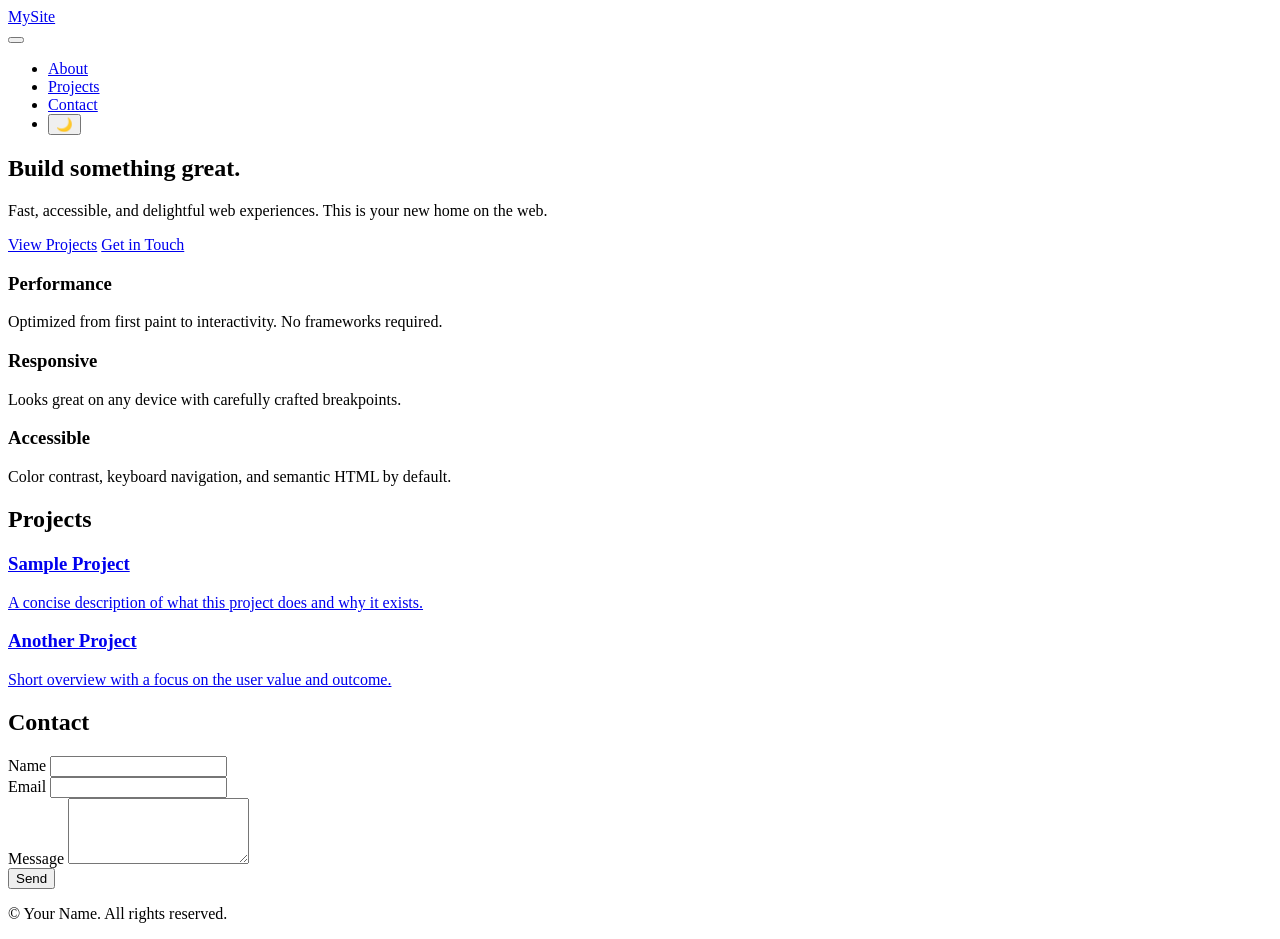
==== website/index.html @ d0b0296b "Checkpoint before follow-up message Co-authored-by: bagodiaishwarya876 <bagodiaishwarya876@gmail.com" ====
<!DOCTYPE html>
<html lang="en">
<head>
    <meta charset="utf-8">
    <meta name="viewport" content="width=device-width, initial-scale=1">
    <title>My Website</title>
    <meta name="description" content="A simple, fast, and modern personal website.">
    <link rel="icon" href="/favicon.ico">
    <link rel="preconnect" href="https://fonts.googleapis.com">
    <link rel="preconnect" href="https://fonts.gstatic.com" crossorigin>
    <link href="https://fonts.googleapis.com/css2?family=Inter:wght@300;400;500;600;700;800&display=swap" rel="stylesheet">
    <link rel="stylesheet" href="/website/assets/css/styles.css">
    <script defer src="/website/assets/js/main.js"></script>
    <meta name="color-scheme" content="light dark">
    <meta name="theme-color" content="#0ea5e9">
    <meta name="apple-mobile-web-app-status-bar-style" content="black-translucent">
    <meta name="apple-mobile-web-app-capable" content="yes">
</head>
<body>
    <header class="site-header">
        <div class="container">
            <a class="logo" href="#">MySite</a>
            <nav class="nav" id="primary-nav" aria-label="Main">
                <button class="nav-toggle" id="nav-toggle" aria-expanded="false" aria-controls="nav-menu" aria-label="Open menu">
                    <span class="bar"></span>
                    <span class="bar"></span>
                    <span class="bar"></span>
                </button>
                <ul class="nav-menu" id="nav-menu">
                    <li><a href="#about">About</a></li>
                    <li><a href="#projects">Projects</a></li>
                    <li><a href="#contact">Contact</a></li>
                    <li>
                        <button class="theme-toggle" id="theme-toggle" aria-label="Toggle theme">
                            <span class="icon">🌙</span>
                        </button>
                    </li>
                </ul>
            </nav>
        </div>
    </header>

    <main>
        <section class="hero" id="home">
            <div class="container">
                <h1>Build something great.</h1>
                <p class="lead">Fast, accessible, and delightful web experiences. This is your new home on the web.</p>
                <div class="cta">
                    <a class="btn btn-primary" href="#projects">View Projects</a>
                    <a class="btn" href="#contact">Get in Touch</a>
                </div>
            </div>
            <div class="gradients" aria-hidden="true"></div>
        </section>

        <section class="features" id="about">
            <div class="container grid">
                <article class="card">
                    <h3>Performance</h3>
                    <p>Optimized from first paint to interactivity. No frameworks required.</p>
                </article>
                <article class="card">
                    <h3>Responsive</h3>
                    <p>Looks great on any device with carefully crafted breakpoints.</p>
                </article>
                <article class="card">
                    <h3>Accessible</h3>
                    <p>Color contrast, keyboard navigation, and semantic HTML by default.</p>
                </article>
            </div>
        </section>

        <section class="projects" id="projects">
            <div class="container">
                <h2>Projects</h2>
                <div class="project-grid">
                    <a class="project" href="#" aria-label="Sample Project">
                        <div class="project-thumb" role="img" aria-label="Project thumbnail"></div>
                        <div class="project-meta">
                            <h3>Sample Project</h3>
                            <p>A concise description of what this project does and why it exists.</p>
                        </div>
                    </a>
                    <a class="project" href="#" aria-label="Another Project">
                        <div class="project-thumb" role="img" aria-label="Project thumbnail"></div>
                        <div class="project-meta">
                            <h3>Another Project</h3>
                            <p>Short overview with a focus on the user value and outcome.</p>
                        </div>
                    </a>
                </div>
            </div>
        </section>

        <section class="contact" id="contact">
            <div class="container">
                <h2>Contact</h2>
                <form class="contact-form" name="contact" autocomplete="on" netlify>
                    <div class="form-row">
                        <label for="name">Name</label>
                        <input id="name" name="name" type="text" required>
                    </div>
                    <div class="form-row">
                        <label for="email">Email</label>
                        <input id="email" name="email" type="email" required>
                    </div>
                    <div class="form-row">
                        <label for="message">Message</label>
                        <textarea id="message" name="message" rows="4" required></textarea>
                    </div>
                    <div class="form-actions">
                        <button class="btn btn-primary" type="submit">Send</button>
                    </div>
                </form>
            </div>
        </section>
    </main>

    <footer class="site-footer">
        <div class="container">
            <p>© <span id="year"></span> Your Name. All rights reserved.</p>
        </div>
    </footer>
</body>
</html>
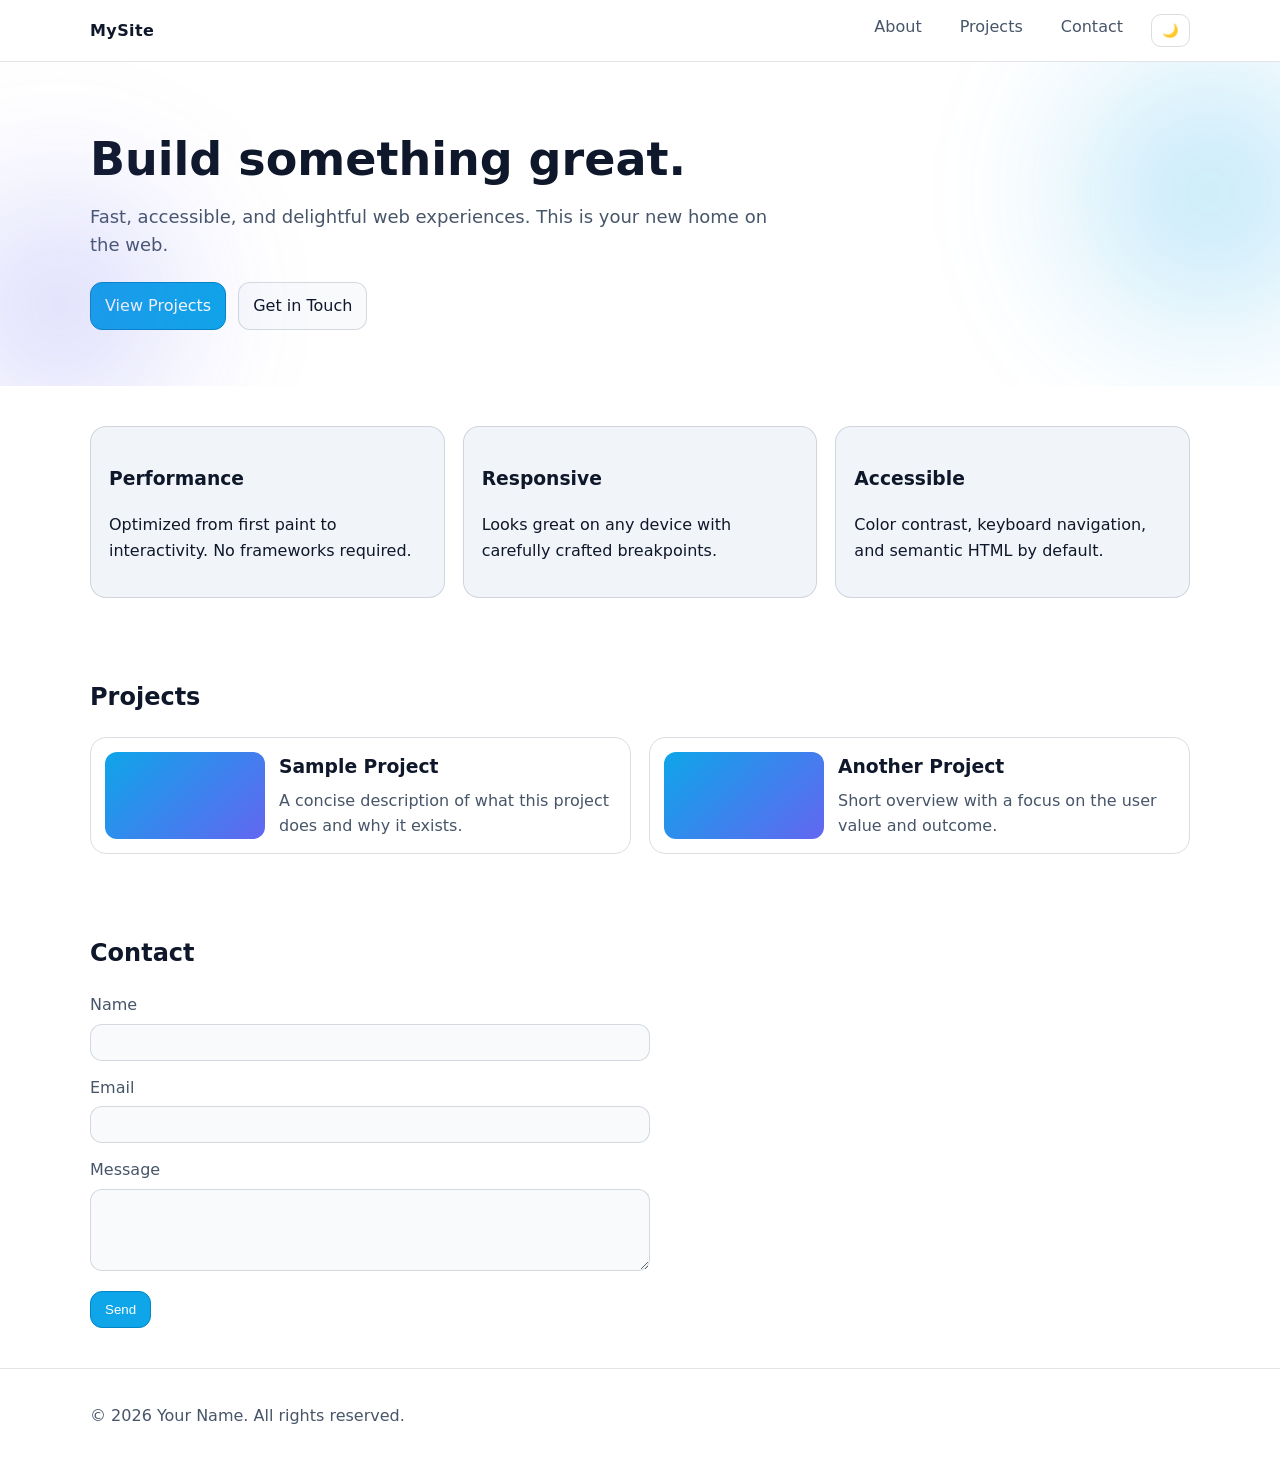
==== commit 78b6a7a5: "Create initial website scaffold with responsive design and theme support Co-authored-by: bagodiaishw" ====
--- a/website/index.html
+++ b/website/index.html
@@ -5,12 +5,12 @@
     <meta name="viewport" content="width=device-width, initial-scale=1">
     <title>My Website</title>
     <meta name="description" content="A simple, fast, and modern personal website.">
-    <link rel="icon" href="/favicon.ico">
+    <link rel="icon" href="./assets/img/favicon.svg" type="image/svg+xml">
     <link rel="preconnect" href="https://fonts.googleapis.com">
     <link rel="preconnect" href="https://fonts.gstatic.com" crossorigin>
     <link href="https://fonts.googleapis.com/css2?family=Inter:wght@300;400;500;600;700;800&display=swap" rel="stylesheet">
-    <link rel="stylesheet" href="/website/assets/css/styles.css">
-    <script defer src="/website/assets/js/main.js"></script>
+    <link rel="stylesheet" href="./assets/css/styles.css">
+    <script defer src="./assets/js/main.js"></script>
     <meta name="color-scheme" content="light dark">
     <meta name="theme-color" content="#0ea5e9">
     <meta name="apple-mobile-web-app-status-bar-style" content="black-translucent">
--- a/website/assets/css/styles.css
+++ b/website/assets/css/styles.css
@@ -0,0 +1,302 @@
+:root {
+    --bg: #0b1220;
+    --bg-elev: #0f172a;
+    --text: #e5e7eb;
+    --muted: #94a3b8;
+    --primary: #0ea5e9;
+    --primary-600: #0284c7;
+    --ring: rgba(14, 165, 233, 0.4);
+    --card: #111827;
+}
+
+/* Light theme overrides */
+[data-theme="light"] {
+    --bg: #ffffff;
+    --bg-elev: #f8fafc;
+    --text: #0f172a;
+    --muted: #475569;
+    --primary: #0ea5e9;
+    --primary-600: #0284c7;
+    --ring: rgba(14, 165, 233, 0.3);
+    --card: #f1f5f9;
+}
+
+* {
+    box-sizing: border-box;
+}
+
+html, body {
+    margin: 0;
+    padding: 0;
+}
+
+body {
+    font-family: "Inter", system-ui, -apple-system, Segoe UI, Roboto, Arial, "Apple Color Emoji", "Segoe UI Emoji";
+    background: var(--bg);
+    color: var(--text);
+    line-height: 1.6;
+}
+
+img, svg, video {
+    display: block;
+    max-width: 100%;
+}
+
+.container {
+    width: min(1100px, 92%);
+    margin: 0 auto;
+}
+
+/* Header */
+.site-header {
+    position: sticky;
+    top: 0;
+    z-index: 50;
+    background: color-mix(in srgb, var(--bg) 88%, transparent);
+    backdrop-filter: blur(10px);
+    border-bottom: 1px solid color-mix(in srgb, var(--muted) 16%, transparent);
+}
+
+.site-header .container {
+    display: flex;
+    align-items: center;
+    justify-content: space-between;
+    padding: 14px 0;
+}
+
+.logo {
+    color: var(--text);
+    text-decoration: none;
+    font-weight: 700;
+    letter-spacing: 0.4px;
+}
+
+.nav {
+    display: flex;
+    align-items: center;
+    gap: 12px;
+}
+
+.nav-menu {
+    list-style: none;
+    display: flex;
+    gap: 18px;
+    margin: 0;
+    padding: 0;
+}
+
+.nav-menu a {
+    color: var(--muted);
+    text-decoration: none;
+    padding: 8px 10px;
+    border-radius: 8px;
+}
+
+.nav-menu a:hover, .nav-menu a:focus-visible {
+    color: var(--text);
+    outline: none;
+    background: color-mix(in srgb, var(--muted) 12%, transparent);
+}
+
+.nav-toggle {
+    display: none;
+    width: 40px;
+    height: 40px;
+    border: 1px solid color-mix(in srgb, var(--muted) 20%, transparent);
+    background: transparent;
+    color: var(--text);
+    border-radius: 10px;
+}
+
+.nav-toggle .bar {
+    display: block;
+    width: 18px;
+    height: 2px;
+    background: var(--text);
+    margin: 4px auto;
+    border-radius: 2px;
+}
+
+.theme-toggle {
+    border: 1px solid color-mix(in srgb, var(--muted) 20%, transparent);
+    background: transparent;
+    color: var(--text);
+    border-radius: 10px;
+    padding: 8px 10px;
+    cursor: pointer;
+}
+
+/* Hero */
+.hero {
+    position: relative;
+    padding: 72px 0 56px;
+    overflow: hidden;
+}
+
+.hero h1 {
+    font-size: clamp(28px, 5vw, 46px);
+    line-height: 1.1;
+    margin: 0 0 12px;
+}
+
+.lead {
+    color: var(--muted);
+    font-size: clamp(16px, 2.5vw, 18px);
+    max-width: 700px;
+}
+
+.cta {
+    display: flex;
+    gap: 12px;
+    margin-top: 22px;
+}
+
+.btn {
+    display: inline-flex;
+    align-items: center;
+    justify-content: center;
+    gap: 8px;
+    padding: 10px 14px;
+    border-radius: 12px;
+    border: 1px solid color-mix(in srgb, var(--muted) 20%, transparent);
+    background: color-mix(in srgb, var(--bg-elev) 90%, transparent);
+    color: var(--text);
+    text-decoration: none;
+}
+
+.btn-primary {
+    background: var(--primary);
+    border-color: var(--primary-600);
+    color: white;
+}
+
+.btn:focus-visible {
+    outline: 3px solid var(--ring);
+    outline-offset: 1px;
+}
+
+.gradients::before, .gradients::after {
+    content: "";
+    position: absolute;
+    border-radius: 999px;
+    filter: blur(70px);
+    opacity: .35;
+}
+
+.gradients::before {
+    width: 380px;
+    height: 380px;
+    top: -60px;
+    right: -120px;
+    background: radial-gradient(closest-side, #0ea5e9, transparent);
+}
+
+.gradients::after {
+    width: 320px;
+    height: 320px;
+    bottom: -80px;
+    left: -100px;
+    background: radial-gradient(closest-side, #6366f1, transparent);
+}
+
+/* Sections */
+.features, .projects, .contact { padding: 40px 0; }
+
+.grid {
+    display: grid;
+    grid-template-columns: repeat(3, 1fr);
+    gap: 18px;
+}
+
+.card {
+    background: var(--card);
+    border: 1px solid color-mix(in srgb, var(--muted) 20%, transparent);
+    border-radius: 16px;
+    padding: 18px;
+}
+
+.projects h2, .contact h2 { margin-top: 0; }
+
+.project-grid {
+    display: grid;
+    grid-template-columns: repeat(2, 1fr);
+    gap: 18px;
+}
+
+.project {
+    display: grid;
+    grid-template-columns: 160px 1fr;
+    gap: 14px;
+    padding: 14px;
+    border-radius: 16px;
+    border: 1px solid color-mix(in srgb, var(--muted) 20%, transparent);
+    text-decoration: none;
+    color: inherit;
+}
+
+.project:hover { background: color-mix(in srgb, var(--muted) 10%, transparent); }
+
+.project-thumb {
+    background: linear-gradient(135deg, #0ea5e9, #6366f1);
+    border-radius: 12px;
+}
+
+.project-meta h3 { margin: 0 0 6px; }
+.project-meta p { margin: 0; color: var(--muted); }
+
+/* Contact */
+.contact-form {
+    display: grid;
+    gap: 14px;
+    max-width: 560px;
+}
+
+.form-row { display: grid; gap: 6px; }
+.form-row label { color: var(--muted); }
+
+input, textarea {
+    background: var(--bg-elev);
+    border: 1px solid color-mix(in srgb, var(--muted) 20%, transparent);
+    color: var(--text);
+    padding: 10px 12px;
+    border-radius: 12px;
+}
+
+input:focus-visible, textarea:focus-visible {
+    outline: 3px solid var(--ring);
+}
+
+.form-actions { margin-top: 6px; }
+
+/* Footer */
+.site-footer {
+    border-top: 1px solid color-mix(in srgb, var(--muted) 16%, transparent);
+    padding: 18px 0 30px;
+    color: var(--muted);
+}
+
+/* Responsive */
+@media (max-width: 900px) {
+    .grid { grid-template-columns: 1fr 1fr; }
+    .project-grid { grid-template-columns: 1fr; }
+}
+
+@media (max-width: 700px) {
+    .nav-menu {
+        position: absolute;
+        right: 4%;
+        top: 60px;
+        background: var(--bg-elev);
+        border: 1px solid color-mix(in srgb, var(--muted) 20%, transparent);
+        padding: 10px;
+        border-radius: 12px;
+        display: none;
+        flex-direction: column;
+        gap: 8px;
+        width: 200px;
+    }
+    .nav-toggle { display: inline-flex; align-items: center; justify-content: center; }
+    .nav-menu.open { display: flex; }
+    .grid { grid-template-columns: 1fr; }
+    .project { grid-template-columns: 1fr; }
+}
